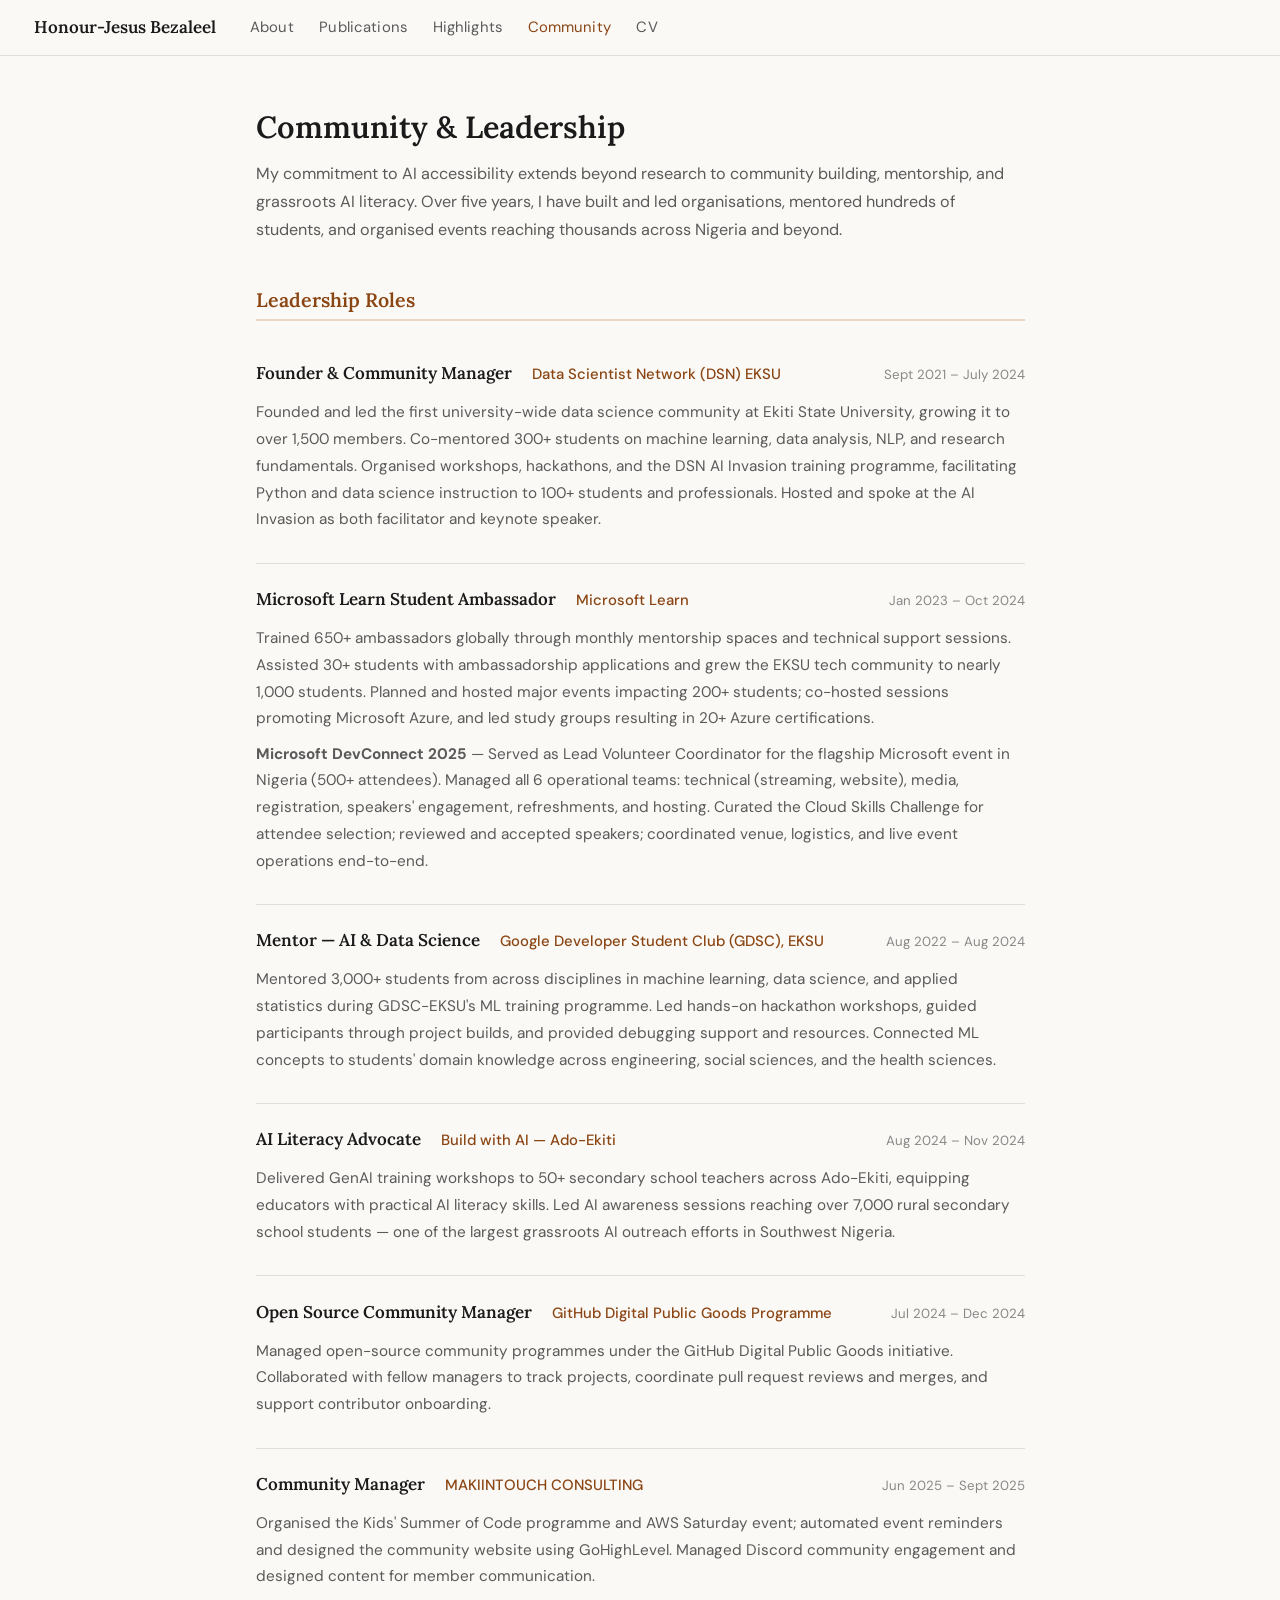
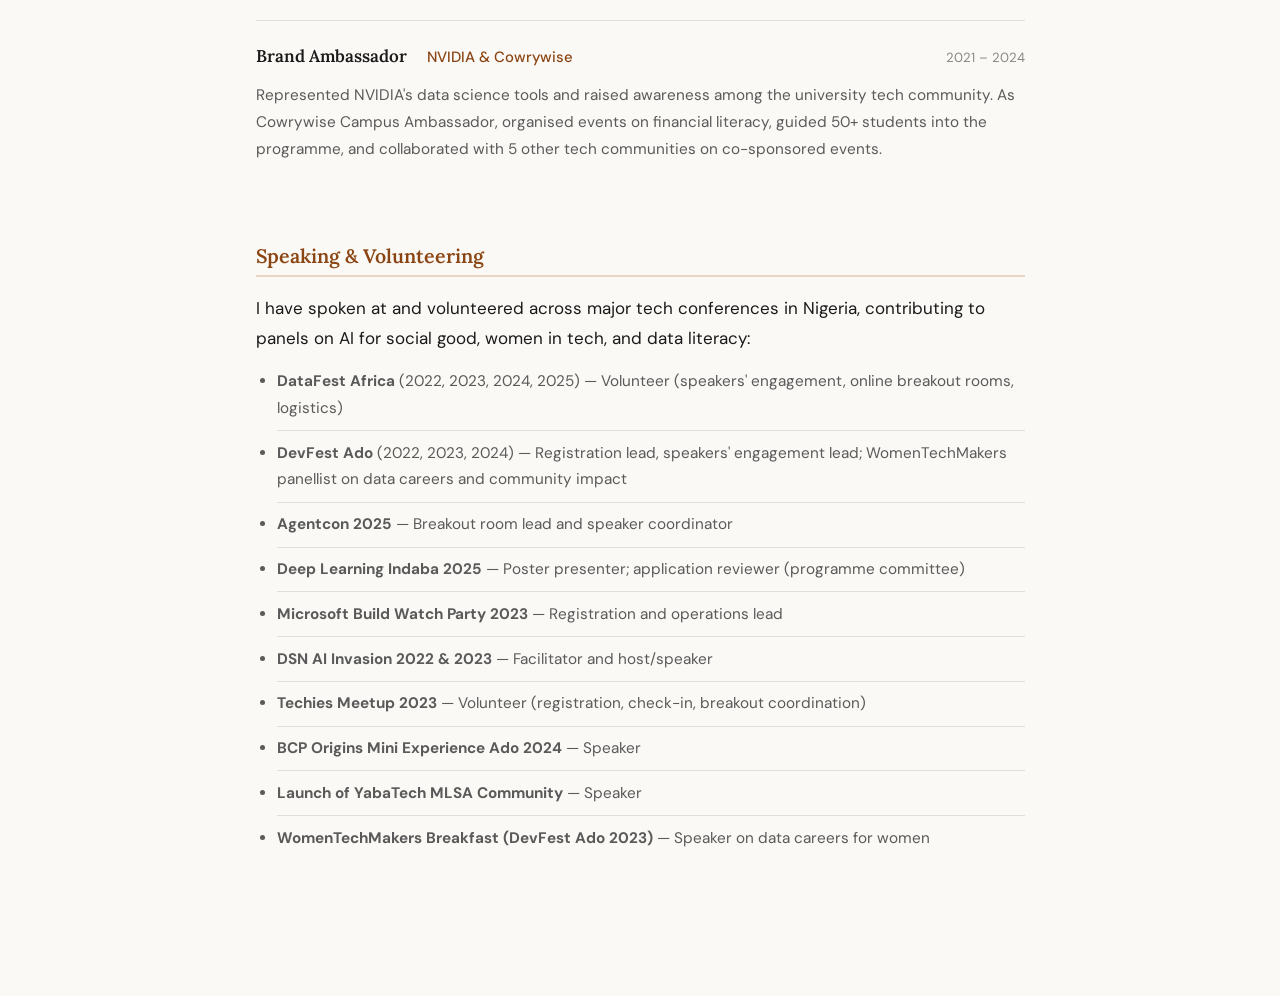
==== community.html @ 619a6091 "Add files via upload" ====
<!DOCTYPE html>
<html lang="en">
<head>
  <meta charset="UTF-8" />
  <meta name="viewport" content="width=device-width, initial-scale=1.0" />
  <title>Community — Honour-Jesus Bezaleel</title>
  <link rel="preconnect" href="https://fonts.googleapis.com" />
  <link rel="preconnect" href="https://fonts.gstatic.com" crossorigin />
  <link href="https://fonts.googleapis.com/css2?family=Lora:ital,wght@0,400;0,600;1,400&family=DM+Sans:wght@300;400;500&display=swap" rel="stylesheet" />
  <link rel="stylesheet" href="style.css" />
</head>
<body>
  <header>
    <div class="site-title"><a href="index.html">Honour-Jesus Bezaleel</a></div>
    <nav>
      <a href="index.html">About</a>
      <a href="publications.html">Publications</a>
      <a href="news.html">Highlights</a>
      <a href="community.html" class="active">Community</a>
      <a href="HONOUR-JESUS-BEZALEEL-FlowCV-Resume-20260104__1_.pdf" target="_blank">CV</a>
    </nav>
    <button class="nav-toggle" aria-label="Toggle navigation">&#9776;</button>
  </header>

  <main class="container">
    <h1 class="page-title">Community &amp; Leadership</h1>
    <p class="page-intro">
      My commitment to AI accessibility extends beyond research to community building, mentorship,
      and grassroots AI literacy. Over five years, I have built and led organisations, mentored hundreds
      of students, and organised events reaching thousands across Nigeria and beyond.
    </p>

    <section>
      <h2>Leadership Roles</h2>

      <div class="role-card">
        <div class="role-header">
          <span class="role-title">Founder &amp; Community Manager</span>
          <span class="role-org">Data Scientist Network (DSN) EKSU</span>
          <span class="role-period">Sept 2021 – July 2024</span>
        </div>
        <p>
          Founded and led the first university-wide data science community at Ekiti State University, growing it
          to over 1,500 members. Co-mentored 300+ students on machine learning, data analysis, NLP, and research
          fundamentals. Organised workshops, hackathons, and the DSN AI Invasion training programme, facilitating
          Python and data science instruction to 100+ students and professionals. Hosted and spoke at the AI
          Invasion as both facilitator and keynote speaker.
        </p>
      </div>

      <div class="role-card">
        <div class="role-header">
          <span class="role-title">Microsoft Learn Student Ambassador</span>
          <span class="role-org">Microsoft Learn</span>
          <span class="role-period">Jan 2023 – Oct 2024</span>
        </div>
        <p>
          Trained 650+ ambassadors globally through monthly mentorship spaces and technical support sessions.
          Assisted 30+ students with ambassadorship applications and grew the EKSU tech community to nearly 1,000
          students. Planned and hosted major events impacting 200+ students; co-hosted sessions promoting Microsoft
          Azure, and led study groups resulting in 20+ Azure certifications.
        </p>
        <p>
          <strong>Microsoft DevConnect 2025</strong> — Served as Lead Volunteer Coordinator for the flagship Microsoft
          event in Nigeria (500+ attendees). Managed all 6 operational teams: technical (streaming, website),
          media, registration, speakers' engagement, refreshments, and hosting. Curated the Cloud Skills Challenge
          for attendee selection; reviewed and accepted speakers; coordinated venue, logistics, and live event
          operations end-to-end.
        </p>
      </div>

      <div class="role-card">
        <div class="role-header">
          <span class="role-title">Mentor — AI &amp; Data Science</span>
          <span class="role-org">Google Developer Student Club (GDSC), EKSU</span>
          <span class="role-period">Aug 2022 – Aug 2024</span>
        </div>
        <p>
          Mentored 3,000+ students from across disciplines in machine learning, data science, and applied statistics
          during GDSC-EKSU's ML training programme. Led hands-on hackathon workshops, guided participants through
          project builds, and provided debugging support and resources. Connected ML concepts to students' domain
          knowledge across engineering, social sciences, and the health sciences.
        </p>
      </div>

      <div class="role-card">
        <div class="role-header">
          <span class="role-title">AI Literacy Advocate</span>
          <span class="role-org">Build with AI — Ado-Ekiti</span>
          <span class="role-period">Aug 2024 – Nov 2024</span>
        </div>
        <p>
          Delivered GenAI training workshops to 50+ secondary school teachers across Ado-Ekiti,
          equipping educators with practical AI literacy skills. Led AI awareness sessions reaching over
          7,000 rural secondary school students — one of the largest grassroots AI outreach efforts in Southwest Nigeria.
        </p>
      </div>

      <div class="role-card">
        <div class="role-header">
          <span class="role-title">Open Source Community Manager</span>
          <span class="role-org">GitHub Digital Public Goods Programme</span>
          <span class="role-period">Jul 2024 – Dec 2024</span>
        </div>
        <p>
          Managed open-source community programmes under the GitHub Digital Public Goods initiative.
          Collaborated with fellow managers to track projects, coordinate pull request reviews and merges,
          and support contributor onboarding.
        </p>
      </div>

      <div class="role-card">
        <div class="role-header">
          <span class="role-title">Community Manager</span>
          <span class="role-org">MAKIINTOUCH CONSULTING</span>
          <span class="role-period">Jun 2025 – Sept 2025</span>
        </div>
        <p>
          Organised the Kids' Summer of Code programme and AWS Saturday event; automated event reminders
          and designed the community website using GoHighLevel. Managed Discord community engagement and
          designed content for member communication.
        </p>
      </div>

      <div class="role-card">
        <div class="role-header">
          <span class="role-title">Brand Ambassador</span>
          <span class="role-org">NVIDIA &amp; Cowrywise</span>
          <span class="role-period">2021 – 2024</span>
        </div>
        <p>
          Represented NVIDIA's data science tools and raised awareness among the university tech community.
          As Cowrywise Campus Ambassador, organised events on financial literacy, guided 50+ students into the
          programme, and collaborated with 5 other tech communities on co-sponsored events.
        </p>
      </div>
    </section>

    <section>
      <h2>Speaking &amp; Volunteering</h2>
      <p>
        I have spoken at and volunteered across major tech conferences in Nigeria, contributing to panels on
        AI for social good, women in tech, and data literacy:
      </p>
      <ul class="event-list">
        <li><strong>DataFest Africa</strong> (2022, 2023, 2024, 2025) — Volunteer (speakers' engagement, online breakout rooms, logistics)</li>
        <li><strong>DevFest Ado</strong> (2022, 2023, 2024) — Registration lead, speakers' engagement lead; WomenTechMakers panellist on data careers and community impact</li>
        <li><strong>Agentcon 2025</strong> — Breakout room lead and speaker coordinator</li>
        <li><strong>Deep Learning Indaba 2025</strong> — Poster presenter; application reviewer (programme committee)</li>
        <li><strong>Microsoft Build Watch Party 2023</strong> — Registration and operations lead</li>
        <li><strong>DSN AI Invasion 2022 &amp; 2023</strong> — Facilitator and host/speaker</li>
        <li><strong>Techies Meetup 2023</strong> — Volunteer (registration, check-in, breakout coordination)</li>
        <li><strong>BCP Origins Mini Experience Ado 2024</strong> — Speaker</li>
        <li><strong>Launch of YabaTech MLSA Community</strong> — Speaker</li>
        <li><strong>WomenTechMakers Breakfast (DevFest Ado 2023)</strong> — Speaker on data careers for women</li>
      </ul>
    </section>
  </main>
  <script src="main.js"></script>
</body>
</html>
---- style.css ----
/* =========================================================
   Honour-Jesus Bezaleel — Academic Portfolio
   Clean editorial style inspired by academic personal sites
   ========================================================= */

:root {
  --bg: #faf9f6;
  --surface: #ffffff;
  --text: #1a1a1a;
  --text-muted: #5a5a5a;
  --text-light: #888;
  --accent: #8b4513;       /* warm terracotta — ties to Nigerian earth tones */
  --accent-soft: #e8d5c4;
  --border: #e2ddd8;
  --header-bg: #faf9f6;

  --font-serif: 'Lora', Georgia, serif;
  --font-sans: 'DM Sans', 'Helvetica Neue', sans-serif;

  --max-width: 820px;
  --nav-height: 56px;
}

/* ---- Reset & Base ---- */
*, *::before, *::after { box-sizing: border-box; margin: 0; padding: 0; }

html { font-size: 17px; scroll-behavior: smooth; }

body {
  font-family: var(--font-sans);
  background: var(--bg);
  color: var(--text);
  line-height: 1.75;
  -webkit-font-smoothing: antialiased;
}

a {
  color: var(--accent);
  text-decoration: none;
}
a:hover { text-decoration: underline; }

h1, h2, h3 {
  font-family: var(--font-serif);
  font-weight: 600;
  line-height: 1.3;
  color: var(--text);
}

/* ---- Header / Nav ---- */
header {
  position: sticky;
  top: 0;
  z-index: 100;
  background: var(--header-bg);
  border-bottom: 1px solid var(--border);
  display: flex;
  align-items: center;
  padding: 0 2rem;
  height: var(--nav-height);
  gap: 2rem;
}

.site-title {
  font-family: var(--font-serif);
  font-size: 1rem;
  font-weight: 600;
  white-space: nowrap;
  flex-shrink: 0;
}
.site-title a { color: var(--text); }
.site-title a:hover { text-decoration: none; color: var(--accent); }

nav {
  display: flex;
  align-items: center;
  gap: 1.5rem;
  flex-wrap: wrap;
}
nav a {
  font-size: 0.875rem;
  font-weight: 400;
  color: var(--text-muted);
  letter-spacing: 0.01em;
  transition: color 0.15s;
}
nav a:hover, nav a.active {
  color: var(--accent);
  text-decoration: none;
}

.nav-toggle {
  display: none;
  background: none;
  border: none;
  font-size: 1.25rem;
  cursor: pointer;
  color: var(--text);
  margin-left: auto;
}

/* ---- Container ---- */
.container {
  max-width: var(--max-width);
  margin: 0 auto;
  padding: 3rem 1.5rem 5rem;
}

/* ---- Hero ---- */
.hero {
  display: flex;
  gap: 3rem;
  align-items: flex-start;
  margin-bottom: 3.5rem;
  padding-bottom: 3rem;
  border-bottom: 1px solid var(--border);
}

.hero-text { flex: 1; min-width: 0; }

.hero-text h1 {
  font-size: 2rem;
  margin-bottom: 0.25rem;
}

.role {
  font-size: 1rem;
  color: var(--text-muted);
  margin-bottom: 0.2rem;
}

.affiliation {
  font-size: 0.9rem;
  color: var(--text-muted);
  margin-bottom: 1rem;
}

.contact-line {
  font-size: 0.85rem;
  color: var(--text-muted);
  margin-bottom: 0.75rem;
  font-family: var(--font-sans);
}

.social-links {
  display: flex;
  flex-wrap: wrap;
  gap: 0.5rem 1.2rem;
}
.social-links a {
  font-size: 0.85rem;
  font-weight: 500;
}

.hero-image {
  flex-shrink: 0;
}
.hero-image img {
  width: 160px;
  height: 160px;
  border-radius: 50%;
  object-fit: cover;
  border: 3px solid var(--accent-soft);
}

/* ---- Sections ---- */
section {
  margin-bottom: 3rem;
}

section h2 {
  font-size: 1.15rem;
  font-weight: 600;
  margin-bottom: 1rem;
  padding-bottom: 0.4rem;
  border-bottom: 2px solid var(--accent-soft);
  color: var(--accent);
}

section p {
  margin-bottom: 0.85rem;
  color: var(--text);
}

/* ---- Page title (sub-pages) ---- */
.page-title {
  font-size: 1.8rem;
  margin-bottom: 0.75rem;
}

.page-intro {
  color: var(--text-muted);
  margin-bottom: 2.5rem;
  font-size: 0.95rem;
}

/* ---- Publication Cards ---- */
.pub-card {
  padding: 1.1rem 0;
  border-bottom: 1px solid var(--border);
}
.pub-card:last-of-type { border-bottom: none; }

.pub-meta {
  margin-bottom: 0.35rem;
}

.venue {
  display: inline-block;
  font-size: 0.75rem;
  font-weight: 500;
  padding: 0.15rem 0.6rem;
  border-radius: 3px;
  letter-spacing: 0.02em;
  text-transform: uppercase;
}
.under-review { background: #fef3cd; color: #7a5c00; }
.iclr         { background: #d4edda; color: #1a5c2e; }
.indaba       { background: #cce5ff; color: #004085; }
.preprint     { background: #e8e8e8; color: #444; }

.pub-title {
  font-family: var(--font-serif);
  font-size: 0.975rem;
  font-weight: 600;
  margin-bottom: 0.2rem;
  line-height: 1.45;
}

.pub-authors {
  font-size: 0.85rem;
  color: var(--text-muted);
  margin-bottom: 0.35rem;
}

.pub-desc {
  font-size: 0.875rem;
  color: var(--text-muted);
  margin-bottom: 0.4rem;
}

.pub-links {
  display: flex;
  gap: 1rem;
}
.pub-links a {
  font-size: 0.8rem;
  font-weight: 500;
  border: 1px solid var(--accent);
  padding: 0.1rem 0.6rem;
  border-radius: 3px;
  color: var(--accent);
  transition: background 0.15s, color 0.15s;
}
.pub-links a:hover {
  background: var(--accent);
  color: white;
  text-decoration: none;
}

.see-more {
  font-size: 0.875rem;
  font-weight: 500;
  margin-top: 1rem;
}

/* ---- News list ---- */
.news-list {
  list-style: none;
  padding: 0;
}
.news-list li {
  display: flex;
  gap: 1.2rem;
  padding: 0.7rem 0;
  border-bottom: 1px solid var(--border);
  font-size: 0.9rem;
  align-items: flex-start;
}
.news-list li:last-child { border-bottom: none; }

.news-list.detailed li {
  flex-direction: column;
  gap: 0.3rem;
  padding: 1rem 0;
}

.news-date {
  flex-shrink: 0;
  font-size: 0.78rem;
  color: var(--text-light);
  font-weight: 500;
  min-width: 5rem;
  padding-top: 0.1rem;
  font-variant-numeric: tabular-nums;
}

/* ---- Role Cards (Community page) ---- */
.role-card {
  padding: 1.25rem 0;
  border-bottom: 1px solid var(--border);
}
.role-card:last-of-type { border-bottom: none; }

.role-header {
  display: flex;
  flex-wrap: wrap;
  gap: 0.4rem 1.2rem;
  align-items: baseline;
  margin-bottom: 0.6rem;
}
.role-title {
  font-family: var(--font-serif);
  font-weight: 600;
  font-size: 1rem;
}
.role-org {
  font-size: 0.875rem;
  color: var(--accent);
  font-weight: 500;
}
.role-period {
  font-size: 0.78rem;
  color: var(--text-light);
  margin-left: auto;
}
.role-card p {
  font-size: 0.9rem;
  color: var(--text-muted);
  margin-bottom: 0.5rem;
}

/* ---- Event list ---- */
.event-list {
  padding-left: 1.25rem;
  font-size: 0.9rem;
  color: var(--text-muted);
}
.event-list li {
  margin-bottom: 0.5rem;
  padding-bottom: 0.5rem;
  border-bottom: 1px solid var(--border);
}
.event-list li:last-child { border-bottom: none; }

/* ---- Profile links ---- */
.profile-links {
  display: flex;
  flex-wrap: wrap;
  gap: 0.75rem;
  margin-top: 0.5rem;
}
.profile-links a {
  font-size: 0.875rem;
  font-weight: 500;
  border: 1px solid var(--border);
  padding: 0.3rem 1rem;
  border-radius: 4px;
  color: var(--text);
  transition: border-color 0.15s, color 0.15s;
}
.profile-links a:hover {
  border-color: var(--accent);
  color: var(--accent);
  text-decoration: none;
}

/* ---- Footer note ---- */
.updated {
  font-size: 0.8rem;
  color: var(--text-light);
  margin-top: 2rem;
  padding-top: 1rem;
  border-top: 1px solid var(--border);
}

/* ---- Responsive ---- */
@media (max-width: 640px) {
  html { font-size: 16px; }

  header {
    padding: 0 1rem;
    flex-wrap: wrap;
    height: auto;
    padding-top: 0.75rem;
    padding-bottom: 0.75rem;
    gap: 0.5rem;
  }

  .nav-toggle { display: block; }

  nav {
    display: none;
    width: 100%;
    flex-direction: column;
    align-items: flex-start;
    gap: 0.75rem;
    padding: 0.5rem 0 0.75rem;
  }
  nav.open { display: flex; }
  nav a { font-size: 1rem; }

  .hero {
    flex-direction: column-reverse;
    gap: 1.5rem;
    align-items: center;
    text-align: center;
  }
  .hero-image img { width: 120px; height: 120px; }
  .social-links { justify-content: center; }

  .role-period { margin-left: 0; }

  .news-list li { flex-direction: column; gap: 0.2rem; }
}
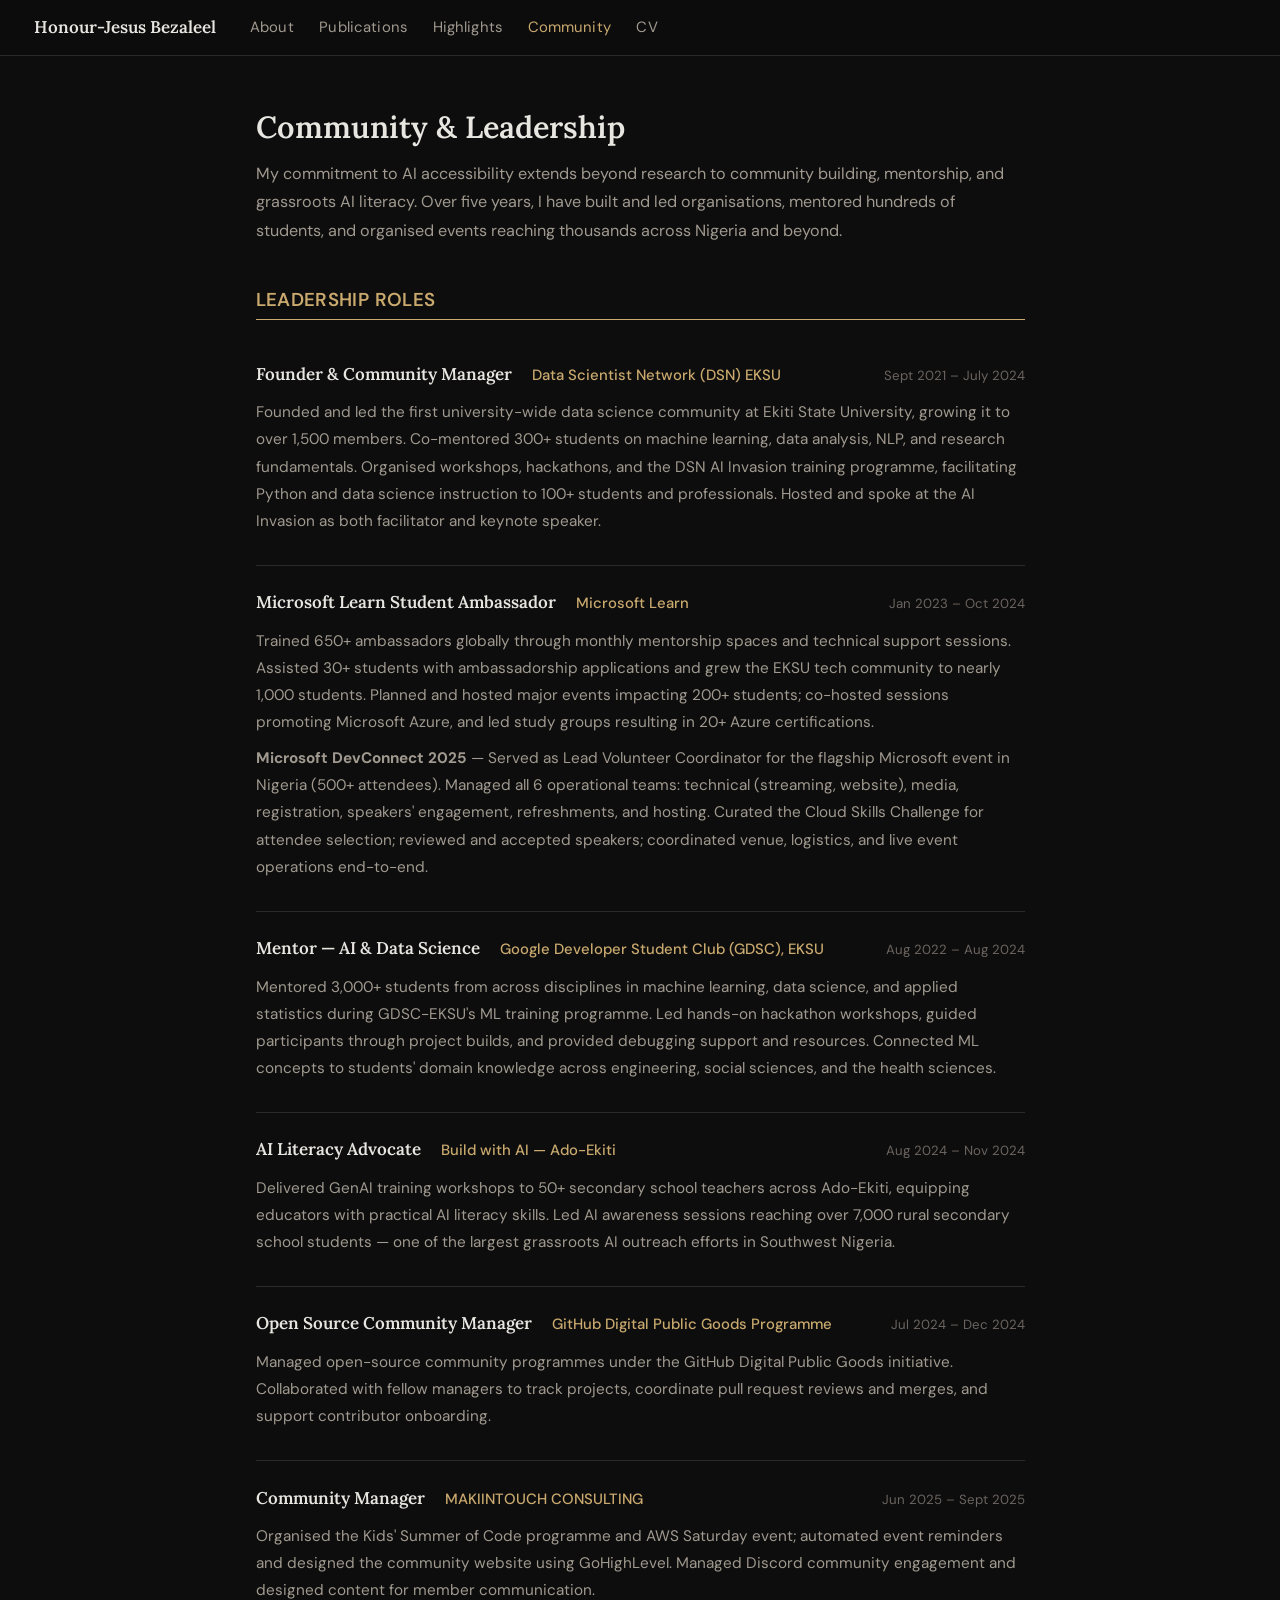
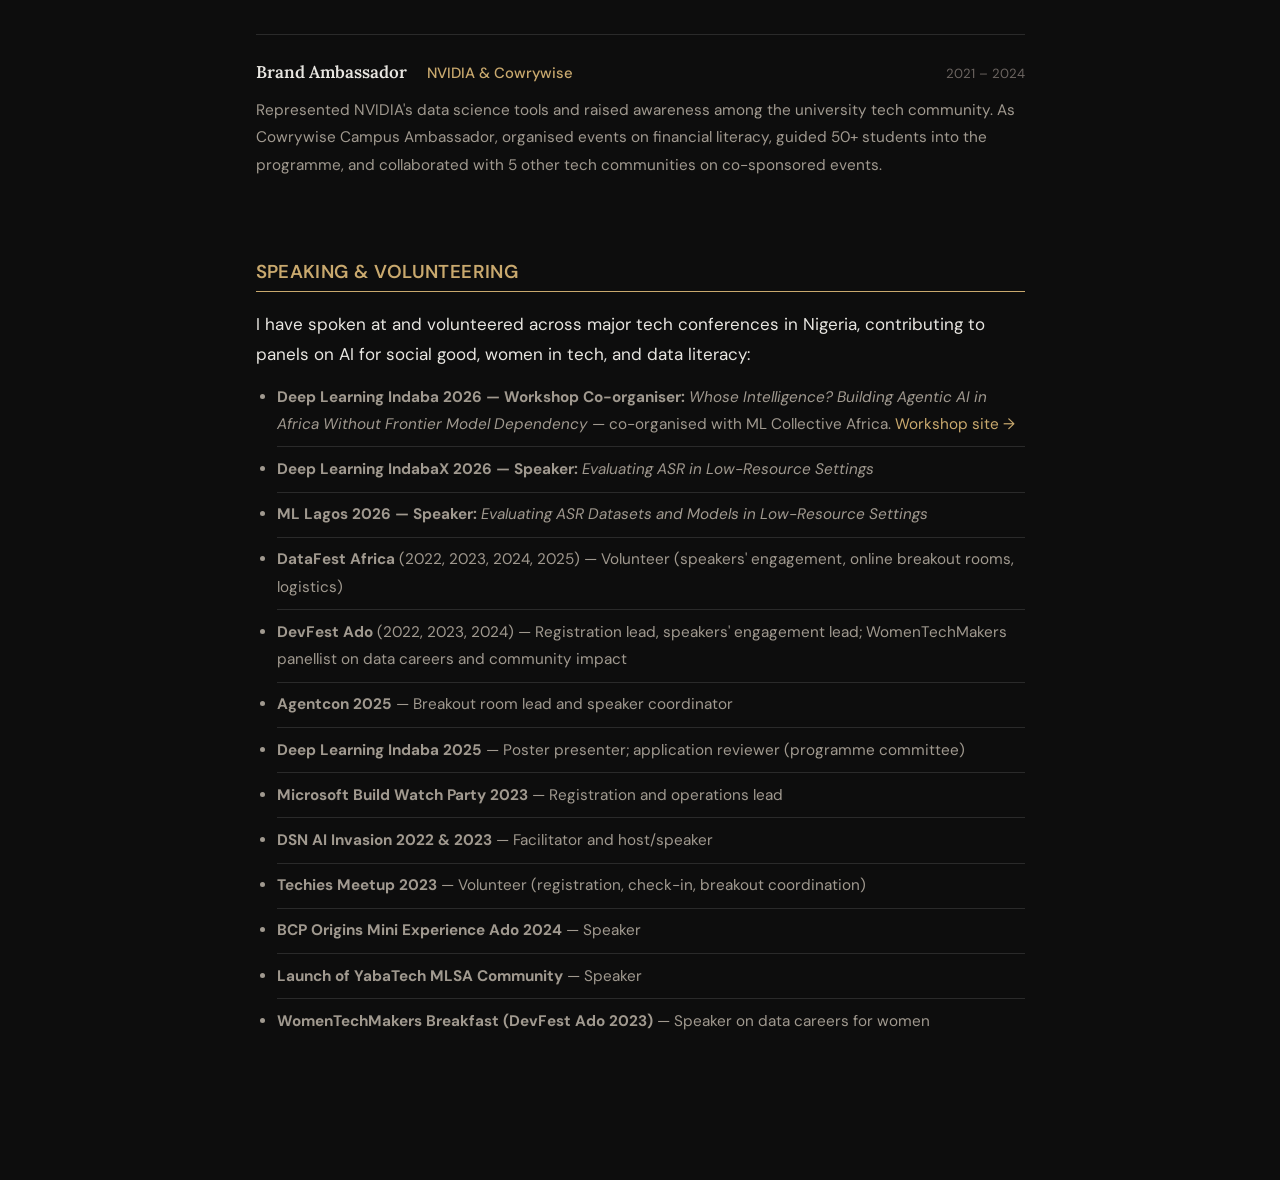
==== commit 0b34dc7b: "Fix CV link and update event details in community.html" ====
--- a/community.html
+++ b/community.html
@@ -17,7 +17,7 @@
       <a href="publications.html">Publications</a>
       <a href="news.html">Highlights</a>
       <a href="community.html" class="active">Community</a>
-      <a href="HONOUR-JESUS-BEZALEEL-FlowCV-Resume-20260104__1_.pdf" target="_blank">CV</a>
+      <a href="Honour-Jesus_Bezaleel_CV%20%20(1).pdf" target="_blank">CV</a>
     </nav>
     <button class="nav-toggle" aria-label="Toggle navigation">&#9776;</button>
   </header>
@@ -143,6 +143,9 @@
         AI for social good, women in tech, and data literacy:
       </p>
       <ul class="event-list">
+        <li><strong>Deep Learning Indaba 2026 — Workshop Co-organiser:</strong> <em>Whose Intelligence? Building Agentic AI in Africa Without Frontier Model Dependency</em> — co-organised with ML Collective Africa. <a href="https://ml-collective-africa.github.io/dl-indaba-2026/" target="_blank">Workshop site →</a></li>
+        <li><strong>Deep Learning IndabaX 2026 — Speaker:</strong> <em>Evaluating ASR in Low-Resource Settings</em></li>
+        <li><strong>ML Lagos 2026 — Speaker:</strong> <em>Evaluating ASR Datasets and Models in Low-Resource Settings</em></li>
         <li><strong>DataFest Africa</strong> (2022, 2023, 2024, 2025) — Volunteer (speakers' engagement, online breakout rooms, logistics)</li>
         <li><strong>DevFest Ado</strong> (2022, 2023, 2024) — Registration lead, speakers' engagement lead; WomenTechMakers panellist on data careers and community impact</li>
         <li><strong>Agentcon 2025</strong> — Breakout room lead and speaker coordinator</li>
--- a/style.css
+++ b/style.css
@@ -1,27 +1,26 @@
 /* =========================================================
-   Honour-Jesus Bezaleel — Academic Portfolio
-   Clean editorial style inspired by academic personal sites
+   Honour-Jesus Bezaleel — Academic Portfolio  (Dark Theme)
    ========================================================= */
 
 :root {
-  --bg: #faf9f6;
-  --surface: #ffffff;
-  --text: #1a1a1a;
-  --text-muted: #5a5a5a;
-  --text-light: #888;
-  --accent: #8b4513;       /* warm terracotta — ties to Nigerian earth tones */
-  --accent-soft: #e8d5c4;
-  --border: #e2ddd8;
-  --header-bg: #faf9f6;
+  --bg:           #0d0d0d;
+  --surface:      #161616;
+  --surface2:     #1e1e1e;
+  --text:         #e8e6e1;
+  --text-muted:   #a0998f;
+  --text-light:   #6b6460;
+  --accent:       #c9a96e;        /* warm gold */
+  --accent-soft:  rgba(201,169,110,0.15);
+  --border:       #2a2a2a;
+  --header-bg:    rgba(13,13,13,0.95);
 
   --font-serif: 'Lora', Georgia, serif;
-  --font-sans: 'DM Sans', 'Helvetica Neue', sans-serif;
+  --font-sans:  'DM Sans', 'Helvetica Neue', sans-serif;
 
   --max-width: 820px;
   --nav-height: 56px;
 }
 
-/* ---- Reset & Base ---- */
 *, *::before, *::after { box-sizing: border-box; margin: 0; padding: 0; }
 
 html { font-size: 17px; scroll-behavior: smooth; }
@@ -30,14 +29,11 @@
   font-family: var(--font-sans);
   background: var(--bg);
   color: var(--text);
-  line-height: 1.75;
+  line-height: 1.78;
   -webkit-font-smoothing: antialiased;
 }
 
-a {
-  color: var(--accent);
-  text-decoration: none;
-}
+a { color: var(--accent); text-decoration: none; }
 a:hover { text-decoration: underline; }
 
 h1, h2, h3 {
@@ -47,12 +43,13 @@
   color: var(--text);
 }
 
-/* ---- Header / Nav ---- */
+/* ---- Header ---- */
 header {
   position: sticky;
   top: 0;
   z-index: 100;
   background: var(--header-bg);
+  backdrop-filter: blur(10px);
   border-bottom: 1px solid var(--border);
   display: flex;
   align-items: center;
@@ -69,14 +66,9 @@
   flex-shrink: 0;
 }
 .site-title a { color: var(--text); }
-.site-title a:hover { text-decoration: none; color: var(--accent); }
-
-nav {
-  display: flex;
-  align-items: center;
-  gap: 1.5rem;
-  flex-wrap: wrap;
-}
+.site-title a:hover { color: var(--accent); text-decoration: none; }
+
+nav { display: flex; align-items: center; gap: 1.5rem; flex-wrap: wrap; }
 nav a {
   font-size: 0.875rem;
   font-weight: 400;
@@ -84,10 +76,7 @@
   letter-spacing: 0.01em;
   transition: color 0.15s;
 }
-nav a:hover, nav a.active {
-  color: var(--accent);
-  text-decoration: none;
-}
+nav a:hover, nav a.active { color: var(--accent); text-decoration: none; }
 
 .nav-toggle {
   display: none;
@@ -115,84 +104,45 @@
   padding-bottom: 3rem;
   border-bottom: 1px solid var(--border);
 }
-
 .hero-text { flex: 1; min-width: 0; }
-
-.hero-text h1 {
-  font-size: 2rem;
-  margin-bottom: 0.25rem;
-}
-
-.role {
-  font-size: 1rem;
-  color: var(--text-muted);
-  margin-bottom: 0.2rem;
-}
-
-.affiliation {
-  font-size: 0.9rem;
-  color: var(--text-muted);
-  margin-bottom: 1rem;
-}
-
-.contact-line {
-  font-size: 0.85rem;
-  color: var(--text-muted);
-  margin-bottom: 0.75rem;
-  font-family: var(--font-sans);
-}
-
-.social-links {
-  display: flex;
-  flex-wrap: wrap;
-  gap: 0.5rem 1.2rem;
-}
-.social-links a {
-  font-size: 0.85rem;
-  font-weight: 500;
-}
-
-.hero-image {
-  flex-shrink: 0;
-}
+.hero-text h1 { font-size: 2rem; margin-bottom: 0.25rem; }
+.role { font-size: 1rem; color: var(--text-muted); margin-bottom: 0.2rem; }
+.affiliation { font-size: 0.9rem; color: var(--text-muted); margin-bottom: 1rem; }
+.contact-line { font-size: 0.85rem; color: var(--text-muted); margin-bottom: 0.75rem; }
+
+.social-links { display: flex; flex-wrap: wrap; gap: 0.5rem 1.2rem; }
+.social-links a { font-size: 0.85rem; font-weight: 500; }
+
+.hero-image { flex-shrink: 0; }
 .hero-image img {
   width: 160px;
   height: 160px;
   border-radius: 50%;
   object-fit: cover;
-  border: 3px solid var(--accent-soft);
+  border: 2px solid var(--accent);
+  filter: grayscale(15%);
 }
 
 /* ---- Sections ---- */
-section {
-  margin-bottom: 3rem;
-}
+section { margin-bottom: 3rem; }
 
 section h2 {
-  font-size: 1.15rem;
+  font-size: 1.1rem;
   font-weight: 600;
   margin-bottom: 1rem;
   padding-bottom: 0.4rem;
-  border-bottom: 2px solid var(--accent-soft);
+  border-bottom: 1px solid var(--accent);
   color: var(--accent);
-}
-
-section p {
-  margin-bottom: 0.85rem;
-  color: var(--text);
-}
-
-/* ---- Page title (sub-pages) ---- */
-.page-title {
-  font-size: 1.8rem;
-  margin-bottom: 0.75rem;
-}
-
-.page-intro {
-  color: var(--text-muted);
-  margin-bottom: 2.5rem;
-  font-size: 0.95rem;
-}
+  letter-spacing: 0.02em;
+  text-transform: uppercase;
+  font-family: var(--font-sans);
+}
+
+section p { margin-bottom: 0.85rem; color: var(--text); }
+
+/* ---- Page title ---- */
+.page-title { font-size: 1.8rem; margin-bottom: 0.75rem; }
+.page-intro { color: var(--text-muted); margin-bottom: 2.5rem; font-size: 0.95rem; }
 
 /* ---- Publication Cards ---- */
 .pub-card {
@@ -201,23 +151,21 @@
 }
 .pub-card:last-of-type { border-bottom: none; }
 
-.pub-meta {
-  margin-bottom: 0.35rem;
-}
+.pub-meta { margin-bottom: 0.35rem; }
 
 .venue {
   display: inline-block;
-  font-size: 0.75rem;
-  font-weight: 500;
-  padding: 0.15rem 0.6rem;
-  border-radius: 3px;
-  letter-spacing: 0.02em;
+  font-size: 0.72rem;
+  font-weight: 600;
+  padding: 0.15rem 0.65rem;
+  border-radius: 2px;
+  letter-spacing: 0.05em;
   text-transform: uppercase;
 }
-.under-review { background: #fef3cd; color: #7a5c00; }
-.iclr         { background: #d4edda; color: #1a5c2e; }
-.indaba       { background: #cce5ff; color: #004085; }
-.preprint     { background: #e8e8e8; color: #444; }
+.iclr    { background: rgba(50,120,60,0.25);  color: #7ecf8e; border: 1px solid rgba(126,207,142,0.3); }
+.indaba  { background: rgba(60,100,180,0.25); color: #7eb3f5; border: 1px solid rgba(126,179,245,0.3); }
+.wiml    { background: rgba(140,60,160,0.25); color: #d18af5; border: 1px solid rgba(209,138,245,0.3); }
+.preprint{ background: rgba(80,80,80,0.3);    color: #b0a89e; border: 1px solid rgba(176,168,158,0.3); }
 
 .pub-title {
   font-family: var(--font-serif);
@@ -225,50 +173,27 @@
   font-weight: 600;
   margin-bottom: 0.2rem;
   line-height: 1.45;
-}
-
-.pub-authors {
-  font-size: 0.85rem;
-  color: var(--text-muted);
-  margin-bottom: 0.35rem;
-}
-
-.pub-desc {
-  font-size: 0.875rem;
-  color: var(--text-muted);
-  margin-bottom: 0.4rem;
-}
-
-.pub-links {
-  display: flex;
-  gap: 1rem;
-}
+  color: var(--text);
+}
+.pub-authors { font-size: 0.85rem; color: var(--text-muted); margin-bottom: 0.35rem; }
+.pub-desc    { font-size: 0.875rem; color: var(--text-muted); margin-bottom: 0.4rem; }
+
+.pub-links { display: flex; gap: 0.75rem; flex-wrap: wrap; }
 .pub-links a {
-  font-size: 0.8rem;
+  font-size: 0.78rem;
   font-weight: 500;
   border: 1px solid var(--accent);
-  padding: 0.1rem 0.6rem;
-  border-radius: 3px;
+  padding: 0.1rem 0.65rem;
+  border-radius: 2px;
   color: var(--accent);
   transition: background 0.15s, color 0.15s;
 }
-.pub-links a:hover {
-  background: var(--accent);
-  color: white;
-  text-decoration: none;
-}
-
-.see-more {
-  font-size: 0.875rem;
-  font-weight: 500;
-  margin-top: 1rem;
-}
+.pub-links a:hover { background: var(--accent); color: #0d0d0d; text-decoration: none; }
+
+.see-more { font-size: 0.875rem; font-weight: 500; margin-top: 1rem; }
 
 /* ---- News list ---- */
-.news-list {
-  list-style: none;
-  padding: 0;
-}
+.news-list { list-style: none; padding: 0; }
 .news-list li {
   display: flex;
   gap: 1.2rem;
@@ -278,12 +203,7 @@
   align-items: flex-start;
 }
 .news-list li:last-child { border-bottom: none; }
-
-.news-list.detailed li {
-  flex-direction: column;
-  gap: 0.3rem;
-  padding: 1rem 0;
-}
+.news-list.detailed li { flex-direction: column; gap: 0.3rem; padding: 1rem 0; }
 
 .news-date {
   flex-shrink: 0;
@@ -295,13 +215,9 @@
   font-variant-numeric: tabular-nums;
 }
 
-/* ---- Role Cards (Community page) ---- */
-.role-card {
-  padding: 1.25rem 0;
-  border-bottom: 1px solid var(--border);
-}
+/* ---- Role Cards ---- */
+.role-card { padding: 1.25rem 0; border-bottom: 1px solid var(--border); }
 .role-card:last-of-type { border-bottom: none; }
-
 .role-header {
   display: flex;
   flex-wrap: wrap;
@@ -309,63 +225,30 @@
   align-items: baseline;
   margin-bottom: 0.6rem;
 }
-.role-title {
-  font-family: var(--font-serif);
-  font-weight: 600;
-  font-size: 1rem;
-}
-.role-org {
-  font-size: 0.875rem;
-  color: var(--accent);
-  font-weight: 500;
-}
-.role-period {
-  font-size: 0.78rem;
-  color: var(--text-light);
-  margin-left: auto;
-}
-.role-card p {
-  font-size: 0.9rem;
-  color: var(--text-muted);
-  margin-bottom: 0.5rem;
-}
+.role-title  { font-family: var(--font-serif); font-weight: 600; font-size: 1rem; }
+.role-org    { font-size: 0.875rem; color: var(--accent); font-weight: 500; }
+.role-period { font-size: 0.78rem; color: var(--text-light); margin-left: auto; }
+.role-card p { font-size: 0.9rem; color: var(--text-muted); margin-bottom: 0.5rem; }
 
 /* ---- Event list ---- */
-.event-list {
-  padding-left: 1.25rem;
-  font-size: 0.9rem;
-  color: var(--text-muted);
-}
-.event-list li {
-  margin-bottom: 0.5rem;
-  padding-bottom: 0.5rem;
-  border-bottom: 1px solid var(--border);
-}
+.event-list { padding-left: 1.25rem; font-size: 0.9rem; color: var(--text-muted); }
+.event-list li { margin-bottom: 0.5rem; padding-bottom: 0.5rem; border-bottom: 1px solid var(--border); }
 .event-list li:last-child { border-bottom: none; }
 
 /* ---- Profile links ---- */
-.profile-links {
-  display: flex;
-  flex-wrap: wrap;
-  gap: 0.75rem;
-  margin-top: 0.5rem;
-}
+.profile-links { display: flex; flex-wrap: wrap; gap: 0.75rem; margin-top: 0.5rem; }
 .profile-links a {
   font-size: 0.875rem;
   font-weight: 500;
   border: 1px solid var(--border);
   padding: 0.3rem 1rem;
-  border-radius: 4px;
-  color: var(--text);
+  border-radius: 3px;
+  color: var(--text-muted);
   transition: border-color 0.15s, color 0.15s;
 }
-.profile-links a:hover {
-  border-color: var(--accent);
-  color: var(--accent);
-  text-decoration: none;
-}
-
-/* ---- Footer note ---- */
+.profile-links a:hover { border-color: var(--accent); color: var(--accent); text-decoration: none; }
+
+/* ---- Footer ---- */
 .updated {
   font-size: 0.8rem;
   color: var(--text-light);
@@ -377,39 +260,14 @@
 /* ---- Responsive ---- */
 @media (max-width: 640px) {
   html { font-size: 16px; }
-
-  header {
-    padding: 0 1rem;
-    flex-wrap: wrap;
-    height: auto;
-    padding-top: 0.75rem;
-    padding-bottom: 0.75rem;
-    gap: 0.5rem;
-  }
-
+  header { padding: 0 1rem; flex-wrap: wrap; height: auto; padding-top: 0.75rem; padding-bottom: 0.75rem; gap: 0.5rem; }
   .nav-toggle { display: block; }
-
-  nav {
-    display: none;
-    width: 100%;
-    flex-direction: column;
-    align-items: flex-start;
-    gap: 0.75rem;
-    padding: 0.5rem 0 0.75rem;
-  }
+  nav { display: none; width: 100%; flex-direction: column; align-items: flex-start; gap: 0.75rem; padding: 0.5rem 0 0.75rem; }
   nav.open { display: flex; }
   nav a { font-size: 1rem; }
-
-  .hero {
-    flex-direction: column-reverse;
-    gap: 1.5rem;
-    align-items: center;
-    text-align: center;
-  }
+  .hero { flex-direction: column-reverse; gap: 1.5rem; align-items: center; text-align: center; }
   .hero-image img { width: 120px; height: 120px; }
   .social-links { justify-content: center; }
-
   .role-period { margin-left: 0; }
-
   .news-list li { flex-direction: column; gap: 0.2rem; }
 }
